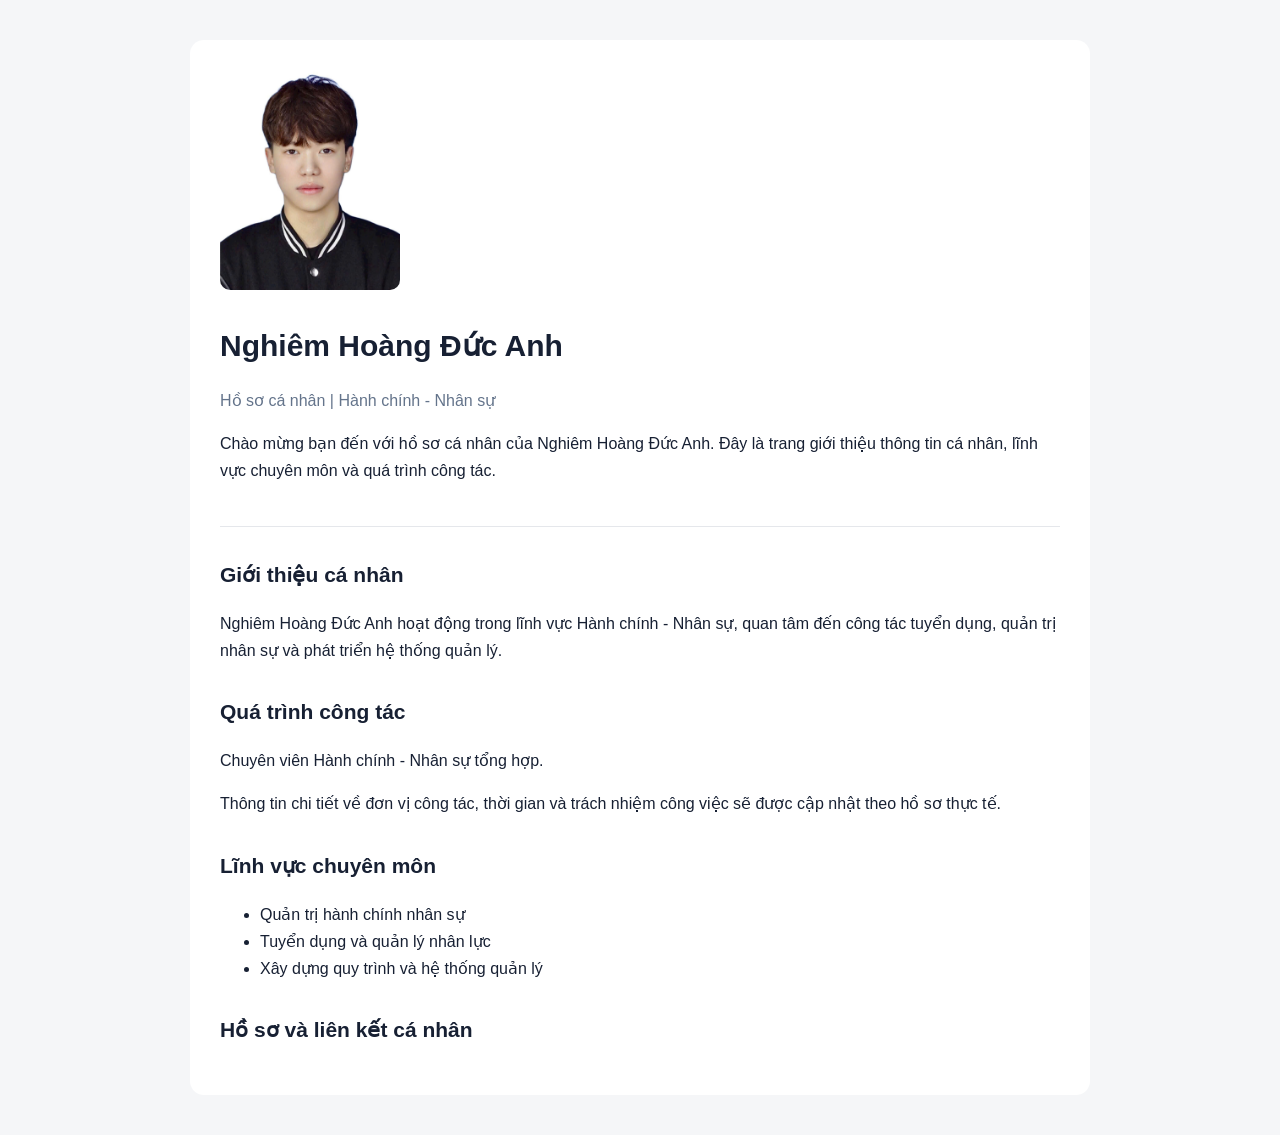
==== profile.html @ cd55edd8 "Create personal profile page for Nghiêm Hoàng Đức Anh This file contains the personal profile of Ngh" ====
<!DOCTYPE html>
<html lang="vi">
<head>
  <meta charset="UTF-8">
  <meta name="viewport" content="width=device-width, initial-scale=1.0">

  <title>Nghiêm Hoàng Đức Anh - Hồ sơ cá nhân</title>

  <meta name="description"
        content="Hồ sơ cá nhân Nghiêm Hoàng Đức Anh. Thông tin giới thiệu, lĩnh vực chuyên môn và quá trình công tác.">

  <meta name="robots" content="index, follow">

  <link rel="canonical"
        href="https://ducanh1411.github.io/nghiemhoangducanh.github.io/profile.html">

  <meta property="og:type" content="profile">
  <meta property="og:title" content="Nghiêm Hoàng Đức Anh - Hồ sơ cá nhân">
  <meta property="og:description"
        content="Hồ sơ cá nhân và quá trình công tác của Nghiêm Hoàng Đức Anh.">
  <meta property="og:image"
        content="https://ducanh1411.github.io/nghiemhoangducanh.github.io/images/nghiem-hoang-duc-anh.jpg">
  <meta property="og:url"
        content="https://ducanh1411.github.io/nghiemhoangducanh.github.io/profile.html">

  <style>
    * {
      box-sizing: border-box;
    }

    body {
      margin: 0;
      background: #f5f6f8;
      color: #172033;
      font-family: Arial, sans-serif;
      line-height: 1.7;
    }

    .container {
      max-width: 900px;
      margin: 40px auto;
      padding: 30px;
      background: #fff;
      border-radius: 14px;
    }

    .profile {
      display: flex;
      align-items: center;
      gap: 30px;
      flex-wrap: wrap;
      padding-bottom: 25px;
      border-bottom: 1px solid #e5e7eb;
    }

    .avatar {
      width: 180px;
      height: 220px;
      object-fit: cover;
      object-position: center;
      border-radius: 10px;
    }

    h1 {
      margin: 0 0 10px;
      font-size: 30px;
    }

    h2 {
      margin-top: 30px;
      color: #172033;
      font-size: 21px;
    }

    .subtitle {
      color: #64748b;
    }

    .links a {
      display: inline-block;
      margin: 5px 12px 5px 0;
      color: #2563eb;
      text-decoration: none;
    }

    @media (max-width: 600px) {
      .container {
        margin: 15px;
        padding: 20px;
      }

      .profile {
        flex-direction: column;
        align-items: flex-start;
      }
    }
  </style>

  <script type="application/ld+json">
  {
    "@context": "https://schema.org",
    "@type": "ProfilePage",
    "name": "Hồ sơ cá nhân Nghiêm Hoàng Đức Anh",
    "url": "https://ducanh1411.github.io/nghiemhoangducanh.github.io/profile.html",
    "mainEntity": {
      "@type": "Person",
      "@id": "https://ducanh1411.github.io/nghiemhoangducanh.github.io/profile.html#person",
      "name": "Nghiêm Hoàng Đức Anh",
      "image": "https://ducanh1411.github.io/nghiemhoangducanh.github.io/images/nghiem-hoang-duc-anh.jpg",
      "description": "Hồ sơ cá nhân của Nghiêm Hoàng Đức Anh, hoạt động trong lĩnh vực Hành chính - Nhân sự."
    }
  }
  </script>
</head>

<body>

  <main class="container">

    <section class="profile">

      <img
        class="avatar"
        src="images/nghiem-hoang-duc-anh.jpg"
        alt="Ảnh chân dung Nghiêm Hoàng Đức Anh"
        width="180"
        height="220"
      >

      <div>
        <h1>Nghiêm Hoàng Đức Anh</h1>
        <p class="subtitle">
          Hồ sơ cá nhân | Hành chính - Nhân sự
        </p>
        <p>
          Chào mừng bạn đến với hồ sơ cá nhân của Nghiêm Hoàng Đức Anh.
          Đây là trang giới thiệu thông tin cá nhân, lĩnh vực chuyên môn
          và quá trình công tác.
        </p>
      </div>

    </section>

    <section>
      <h2>Giới thiệu cá nhân</h2>
      <p>
        Nghiêm Hoàng Đức Anh hoạt động trong lĩnh vực Hành chính - Nhân sự,
        quan tâm đến công tác tuyển dụng, quản trị nhân sự và phát triển
        hệ thống quản lý.
      </p>
    </section>

    <section>
      <h2>Quá trình công tác</h2>
      <p>
        Chuyên viên Hành chính - Nhân sự tổng hợp.
      </p>
      <p>
        Thông tin chi tiết về đơn vị công tác, thời gian và trách nhiệm
        công việc sẽ được cập nhật theo hồ sơ thực tế.
      </p>
    </section>

    <section>
      <h2>Lĩnh vực chuyên môn</h2>
      <ul>
        <li>Quản trị hành chính nhân sự</li>
        <li>Tuyển dụng và quản lý nhân lực</li>
        <li>Xây dựng quy trình và hệ thống quản lý</li>
      </ul>
    </section>

    <section>
      <h2>Hồ sơ và liên kết cá nhân</h2>
      <div class="links">
        <!-- Chỉ thêm liên kết tài khoản chính chủ đã xác minh -->
      </div>
    </section>

  </main>

</body>
</html>
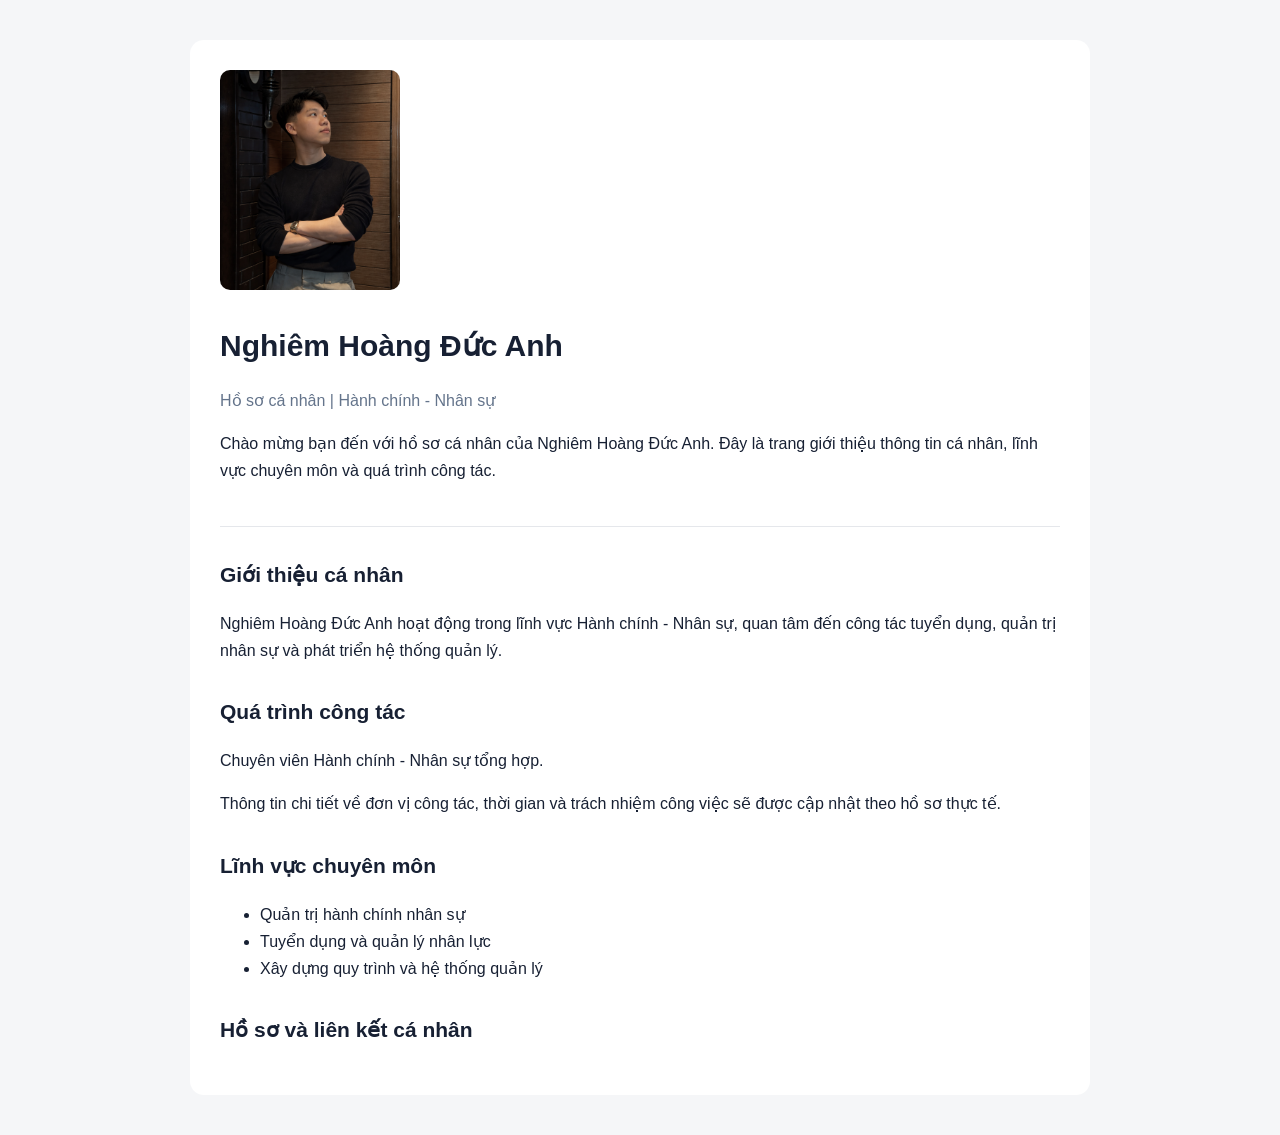
==== commit 74af4744: "Change profile image and update structured data Updated profile image and structured data in profile" ====
--- a/profile.html
+++ b/profile.html
@@ -14,14 +14,77 @@
   <link rel="canonical"
         href="https://ducanh1411.github.io/nghiemhoangducanh.github.io/profile.html">
 
+  <!-- Open Graph -->
   <meta property="og:type" content="profile">
   <meta property="og:title" content="Nghiêm Hoàng Đức Anh - Hồ sơ cá nhân">
   <meta property="og:description"
         content="Hồ sơ cá nhân và quá trình công tác của Nghiêm Hoàng Đức Anh.">
-  <meta property="og:image"
-        content="https://ducanh1411.github.io/nghiemhoangducanh.github.io/images/nghiem-hoang-duc-anh.jpg">
   <meta property="og:url"
         content="https://ducanh1411.github.io/nghiemhoangducanh.github.io/profile.html">
+  <meta property="og:image"
+        content="https://ducanh1411.github.io/nghiemhoangducanh.github.io/images/nghiemhoangducanh.png">
+  <meta property="og:image:alt"
+        content="Ảnh chân dung Nghiêm Hoàng Đức Anh">
+  <meta property="og:image:type" content="image/jpeg">
+
+  <!-- Twitter -->
+  <meta name="twitter:card" content="summary_large_image">
+  <meta name="twitter:title"
+        content="Nghiêm Hoàng Đức Anh - Hồ sơ cá nhân">
+  <meta name="twitter:description"
+        content="Hồ sơ cá nhân Nghiêm Hoàng Đức Anh.">
+  <meta name="twitter:image"
+        content="https://ducanh1411.github.io/nghiemhoangducanh.github.io/images/nghiemhoangducanh.png">
+
+  <!-- Structured Data -->
+  <script type="application/ld+json">
+{
+  "@context": "https://schema.org",
+  "@graph": [
+    {
+      "@type": "WebSite",
+      "@id": "https://ducanh1411.github.io/nghiemhoangducanh.github.io/#website",
+      "url": "https://ducanh1411.github.io/nghiemhoangducanh.github.io/",
+      "name": "Nghiêm Hoàng Đức Anh"
+    },
+    {
+      "@type": "ProfilePage",
+      "@id": "https://ducanh1411.github.io/nghiemhoangducanh.github.io/profile.html#webpage",
+      "url": "https://ducanh1411.github.io/nghiemhoangducanh.github.io/profile.html",
+      "name": "Nghiêm Hoàng Đức Anh - Hồ sơ cá nhân",
+      "isPartOf": {
+        "@id": "https://ducanh1411.github.io/nghiemhoangducanh.github.io/#website"
+      },
+      "primaryImageOfPage": {
+        "@id": "https://ducanh1411.github.io/nghiemhoangducanh.github.io/profile.html#primaryimage"
+      },
+      "mainEntity": {
+        "@id": "https://ducanh1411.github.io/nghiemhoangducanh.github.io/profile.html#person"
+      }
+    },
+    {
+      "@type": "ImageObject",
+      "@id": "https://ducanh1411.github.io/nghiemhoangducanh.github.io/profile.html#primaryimage",
+      "url": "https://ducanh1411.github.io/nghiemhoangducanh.github.io/images/nghiemhoangducanh.png",
+      "contentUrl": "https://ducanh1411.github.io/nghiemhoangducanh.github.io/images/nghiemhoangducanh.png",
+      "caption": "Ảnh chân dung Nghiêm Hoàng Đức Anh"
+    },
+    {
+      "@type": "Person",
+      "@id": "https://ducanh1411.github.io/nghiemhoangducanh.github.io/profile.html#person",
+      "name": "Nghiêm Hoàng Đức Anh",
+      "url": "https://ducanh1411.github.io/nghiemhoangducanh.github.io/profile.html",
+      "mainEntityOfPage": {
+        "@id": "https://ducanh1411.github.io/nghiemhoangducanh.github.io/profile.html#webpage"
+      },
+      "image": {
+        "@id": "https://ducanh1411.github.io/nghiemhoangducanh.github.io/profile.html#primaryimage"
+      },
+      "description": "Nghiêm Hoàng Đức Anh hoạt động trong lĩnh vực Hành chính - Nhân sự."
+    }
+  ]
+}
+</script>
 
   <style>
     * {
@@ -95,22 +158,6 @@
       }
     }
   </style>
-
-  <script type="application/ld+json">
-  {
-    "@context": "https://schema.org",
-    "@type": "ProfilePage",
-    "name": "Hồ sơ cá nhân Nghiêm Hoàng Đức Anh",
-    "url": "https://ducanh1411.github.io/nghiemhoangducanh.github.io/profile.html",
-    "mainEntity": {
-      "@type": "Person",
-      "@id": "https://ducanh1411.github.io/nghiemhoangducanh.github.io/profile.html#person",
-      "name": "Nghiêm Hoàng Đức Anh",
-      "image": "https://ducanh1411.github.io/nghiemhoangducanh.github.io/images/nghiem-hoang-duc-anh.jpg",
-      "description": "Hồ sơ cá nhân của Nghiêm Hoàng Đức Anh, hoạt động trong lĩnh vực Hành chính - Nhân sự."
-    }
-  }
-  </script>
 </head>
 
 <body>
@@ -120,12 +167,13 @@
     <section class="profile">
 
       <img
-        class="avatar"
-        src="images/nghiem-hoang-duc-anh.jpg"
-        alt="Ảnh chân dung Nghiêm Hoàng Đức Anh"
-        width="180"
-        height="220"
-      >
+  class="avatar"
+  src="images/nghiemhoangducanh.png"
+  alt="Ảnh chân dung Nghiêm Hoàng Đức Anh"
+  title="Nghiêm Hoàng Đức Anh"
+  width="180"
+  height="220"
+>
 
       <div>
         <h1>Nghiêm Hoàng Đức Anh</h1>
@@ -152,9 +200,7 @@
 
     <section>
       <h2>Quá trình công tác</h2>
-      <p>
-        Chuyên viên Hành chính - Nhân sự tổng hợp.
-      </p>
+      <p>Chuyên viên Hành chính - Nhân sự tổng hợp.</p>
       <p>
         Thông tin chi tiết về đơn vị công tác, thời gian và trách nhiệm
         công việc sẽ được cập nhật theo hồ sơ thực tế.
